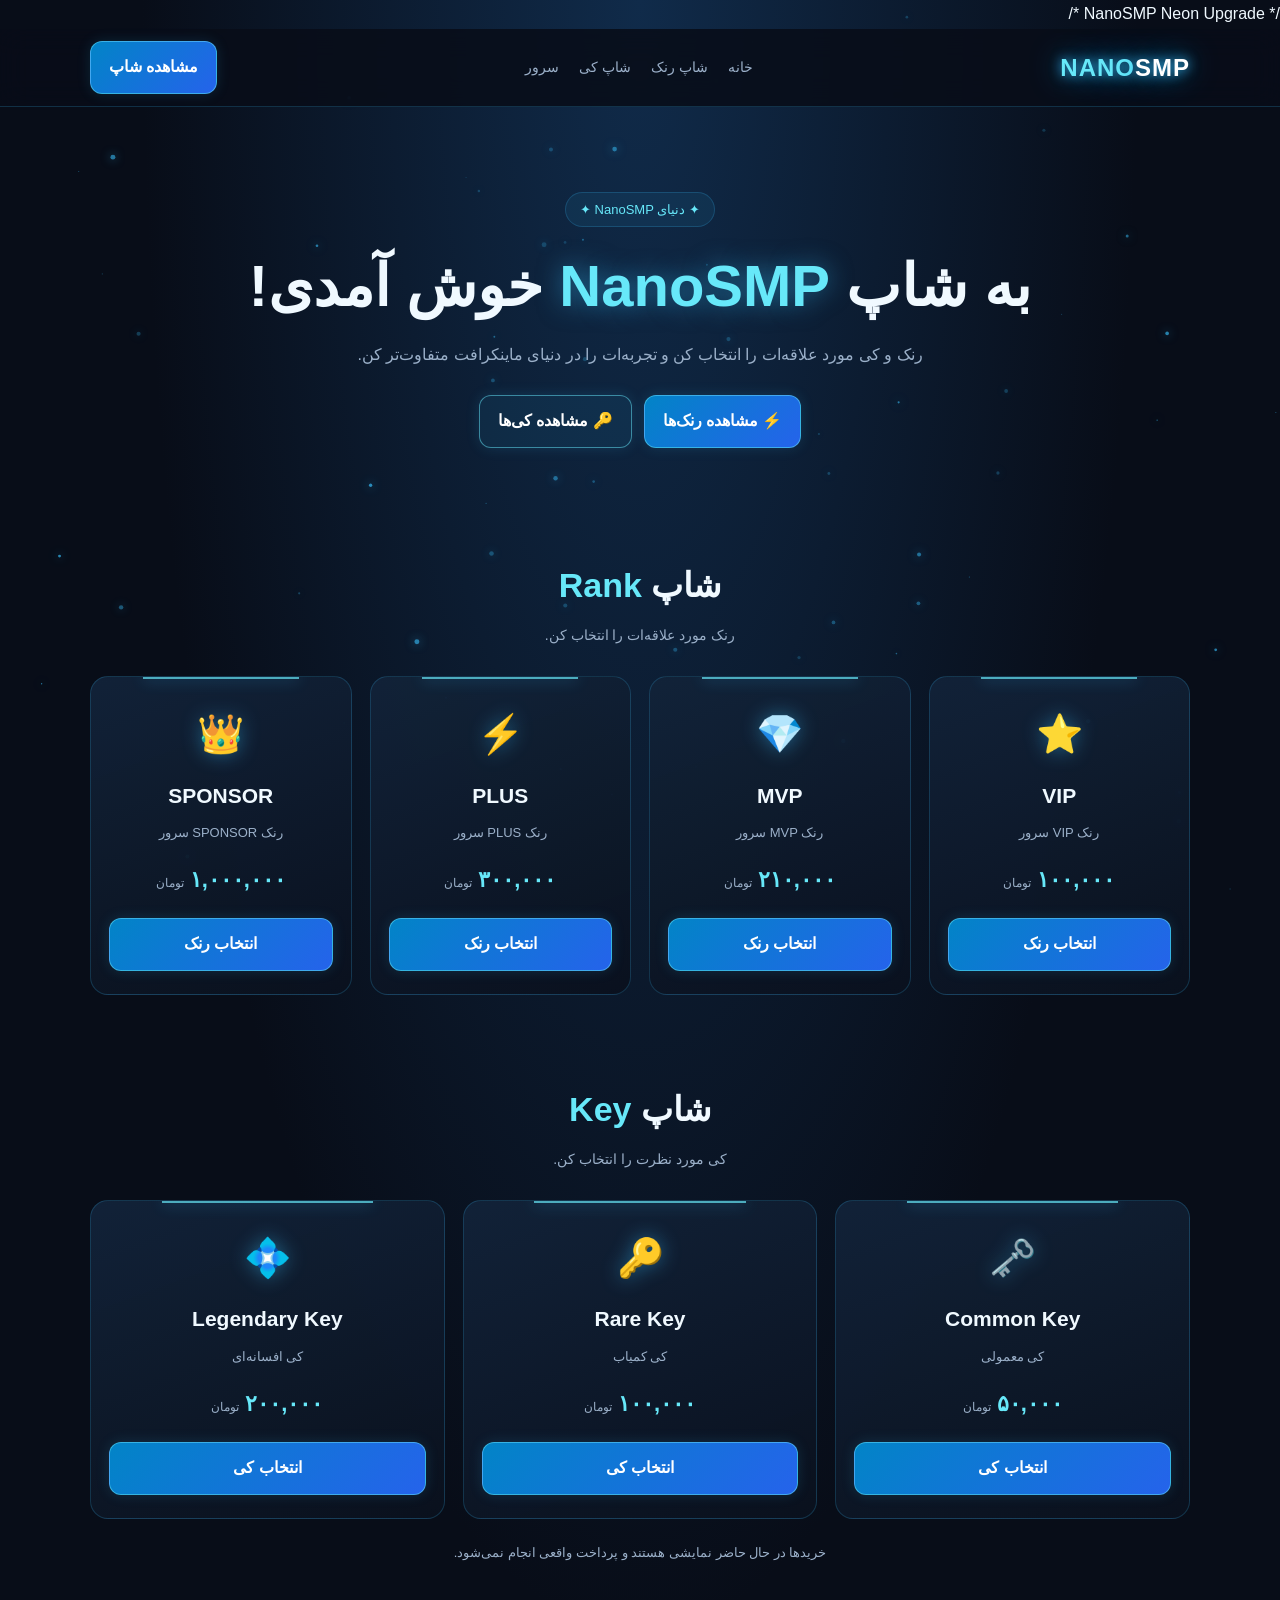
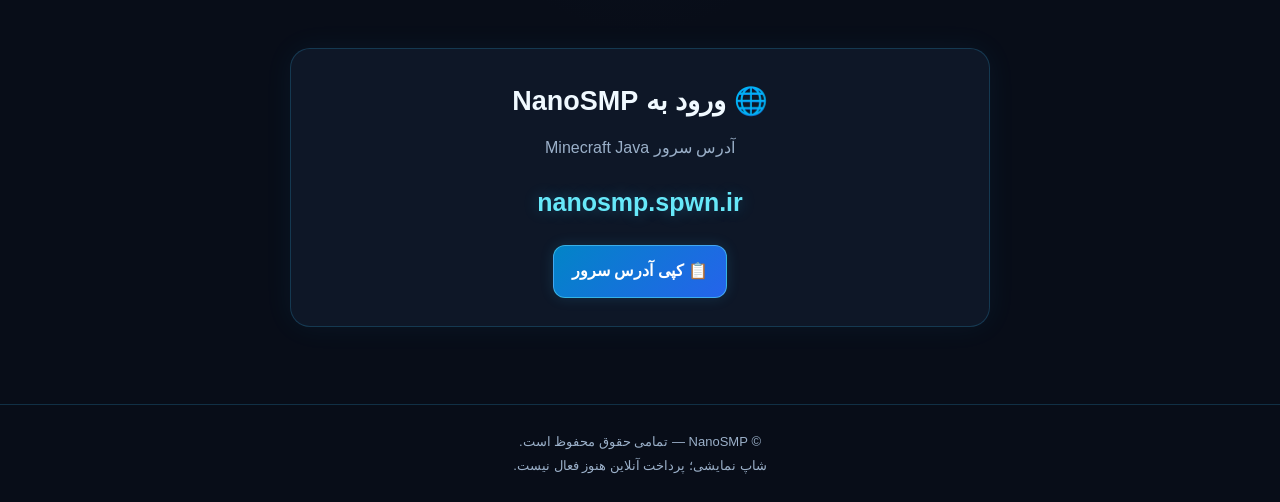
==== index.html @ e34a3d78 "Update index.html" ====
<!DOCTYPE html>
<html lang="fa" dir="rtl">
<head>
  <meta charset="UTF-8">
  <meta name="viewport" content="width=device-width, initial-scale=1.0">
  <meta name="theme-color" content="#080d18">
  <meta name="description" content="شاپ رسمی NanoSMP؛ مشاهده رنک‌ها و کی‌های سرور ماینکرافت">
  <title>NanoSMP | شاپ Rank & Key</title>

  <!-- اگر تگ تأیید گوگل داری، آن را همین‌جا نگه دار -->
  
/* NanoSMP Neon Upgrade */
  
  <style>
    :root {
      --bg: #080d18;
      --panel: #101a2b;
      --blue: #38bdf8;
      --cyan: #67e8f9;
      --white: #f0f9ff;
      --muted: #9bb0c9;
      --border: rgba(56, 189, 248, .2);
    }

    * {
      box-sizing: border-box;
      margin: 0;
      padding: 0;
    }

    html {
      scroll-behavior: smooth;
      scroll-padding-top: 90px;
    }

    body {
      background:
        radial-gradient(ellipse at 50% 0%, #102b4a 0%, transparent 55%),
        var(--bg);
      color: var(--white);
      font-family: Tahoma, Arial, sans-serif;
      line-height: 1.8;
      min-height: 100vh;
      overflow-x: hidden;
    }

    a {
      color: inherit;
      text-decoration: none;
    }

    button {
      font: inherit;
    }

    #nano-particles {
      position: fixed;
      inset: 0;
      width: 100%;
      height: 100%;
      z-index: 0;
      pointer-events: none;
    }

    header, main, footer, #toast {
      position: relative;
      z-index: 1;
    }

    .wrap {
      width: min(1100px, 92%);
      margin: auto;
    }

    header {
      position: sticky;
      top: 0;
      z-index: 10;
      background: rgba(8, 13, 24, .88);
      border-bottom: 1px solid var(--border);
      backdrop-filter: blur(14px);
    }

    .nav {
      min-height: 76px;
      display: flex;
      align-items: center;
      justify-content: space-between;
      gap: 18px;
      flex-wrap: wrap;
      padding: 12px 0;
    }

    .logo {
      font-size: 24px;
      font-weight: 900;
      letter-spacing: 1px;
      color: var(--cyan);
      text-shadow: 0 0 12px #38bdf8, 0 0 30px #0284c7;
    }

    .logo span {
      color: white;
    }

    .nav-links {
      display: flex;
      align-items: center;
      gap: 20px;
      color: var(--muted);
      font-size: 14px;
      flex-wrap: wrap;
    }

    .nav-links a {
      transition: color .2s;
    }

    .nav-links a:hover {
      color: var(--cyan);
    }

    .btn {
      display: inline-flex;
      justify-content: center;
      align-items: center;
      gap: 8px;
      border: 1px solid rgba(103, 232, 249, .5);
      border-radius: 12px;
      padding: 11px 18px;
      background: linear-gradient(135deg, #0284c7, #2563eb);
      color: white;
      font-weight: bold;
      cursor: pointer;
      transition: transform .2s, box-shadow .2s, border-color .2s;
      box-shadow: 0 0 14px rgba(56, 189, 248, .15);
    }

    .btn:hover {
      transform: translateY(-3px);
      box-shadow: 0 0 24px rgba(56, 189, 248, .4);
      border-color: var(--cyan);
    }

    .btn.secondary {
      background: rgba(56, 189, 248, .08);
    }

    .hero {
      text-align: center;
      padding: 85px 0 65px;
    }

    .tag {
      display: inline-block;
      color: var(--cyan);
      border: 1px solid var(--border);
      background: rgba(56, 189, 248, .08);
      padding: 5px 14px;
      border-radius: 30px;
      font-size: 13px;
      margin-bottom: 18px;
    }

    .hero h1 {
      font-size: clamp(32px, 6vw, 58px);
      line-height: 1.4;
      font-weight: 900;
      margin-bottom: 15px;
    }

    .hero h1 span {
      color: var(--cyan);
      text-shadow: 0 0 25px rgba(56, 189, 248, .5);
    }

    .hero p {
      color: var(--muted);
      max-width: 600px;
      margin: 0 auto 25px;
    }

    .hero-actions {
      display: flex;
      justify-content: center;
      gap: 12px;
      flex-wrap: wrap;
    }

    .section {
      padding: 42px 0;
    }

    .section-heading {
      text-align: center;
      margin-bottom: 28px;
    }

    .section-heading h2 {
      font-size: clamp(25px, 4vw, 34px);
      margin-bottom: 7px;
    }

    .section-heading h2 span {
      color: var(--cyan);
    }

    .section-heading p {
      color: var(--muted);
      font-size: 14px;
    }

    .grid {
      display: grid;
      grid-template-columns: repeat(4, minmax(0, 1fr));
      gap: 18px;
    }

    .grid.keys {
      grid-template-columns: repeat(3, minmax(0, 1fr));
    }

    .card {
      position: relative;
      overflow: hidden;
      background: linear-gradient(160deg, rgba(18, 35, 57, .96), rgba(10, 17, 30, .97));
      border: 1px solid var(--border);
      border-radius: 18px;
      padding: 23px 18px;
      text-align: center;
      transition: transform .25s, border-color .25s, box-shadow .25s;
    }

    .card::before {
      content: "";
      position: absolute;
      top: 0;
      left: 20%;
      right: 20%;
      height: 2px;
      background: var(--cyan);
      box-shadow: 0 0 15px var(--blue);
      opacity: .7;
    }

    .card:hover {
      transform: translateY(-7px);
      border-color: var(--blue);
      box-shadow: 0 0 25px rgba(56, 189, 248, .17);
    }

    .card-icon {
      font-size: 38px;
      margin-bottom: 8px;
      filter: drop-shadow(0 0 10px rgba(56, 189, 248, .45));
    }

    .card h3 {
      font-size: 21px;
      margin-bottom: 7px;
    }

    .card p {
      color: var(--muted);
      font-size: 13px;
      min-height: 26px;
      margin-bottom: 12px;
    }

    .price {
      color: var(--cyan);
      font-size: 22px;
      font-weight: 900;
      margin: 13px 0 18px;
    }

    .price small {
      font-size: 12px;
      color: var(--muted);
      font-weight: normal;
    }

    .card .btn {
      width: 100%;
    }

    .note {
      text-align: center;
      color: var(--muted);
      font-size: 13px;
      margin-top: 22px;
    }

    .server-box {
      max-width: 700px;
      margin: 0 auto;
      padding: 28px;
      border: 1px solid var(--border);
      border-radius: 20px;
      background: rgba(16, 26, 43, .86);
      text-align: center;
      box-shadow: 0 0 30px rgba(56, 189, 248, .06);
    }

    .server-box h2 {
      font-size: 27px;
      margin-bottom: 8px;
    }

    .server-box p {
      color: var(--muted);
      margin-bottom: 18px;
    }

    .ip {
      direction: ltr;
      display: inline-block;
      color: var(--cyan);
      font-size: clamp(17px, 4vw, 25px);
      font-weight: bold;
      margin-bottom: 20px;
      text-shadow: 0 0 15px rgba(56, 189, 248, .3);
      overflow-wrap: anywhere;
    }

    footer {
      border-top: 1px solid var(--border);
      text-align: center;
      color: var(--muted);
      padding: 25px 12px;
      font-size: 13px;
      margin-top: 35px;
    }

    #toast {
      position: fixed;
      z-index: 30;
      bottom: 22px;
      left: 50%;
      transform: translate(-50%, 20px);
      background: #13243a;
      border: 1px solid var(--blue);
      color: white;
      border-radius: 12px;
      padding: 12px 20px;
      box-shadow: 0 0 25px rgba(56, 189, 248, .22);
      opacity: 0;
      visibility: hidden;
      transition: .25s;
      width: max-content;
      max-width: 90%;
      text-align: center;
      font-size: 14px;
    }

    #toast.show {
      opacity: 1;
      visibility: visible;
      transform: translate(-50%, 0);
    }

    @media (max-width: 850px) {
      .grid {
        grid-template-columns: repeat(2, minmax(0, 1fr));
      }

      .grid.keys {
        grid-template-columns: repeat(2, minmax(0, 1fr));
      }
    }

    @media (max-width: 520px) {
      .nav {
        justify-content: center;
      }

      .nav-links {
        justify-content: center;
        gap: 14px;
      }

      .hero {
        padding: 58px 0 40px;
      }

      .grid, .grid.keys {
        grid-template-columns: 1fr;
      }

      .card {
        padding: 22px;
      }

      .server-box {
        padding: 22px 14px;
      }
    }

    @media (prefers-reduced-motion: reduce) {
      *, *::before, *::after {
        scroll-behavior: auto !important;
        animation: none !important;
        transition: none !important;
      }
    }
  </style>
</head>

<body>
  <canvas id="nano-particles" aria-hidden="true"></canvas>

  <header>
    <div class="wrap nav">
      <a class="logo" href="#home">NANO<span>SMP</span></a>

      <nav class="nav-links" aria-label="منوی اصلی">
        <a href="#home">خانه</a>
        <a href="#ranks">شاپ رنک</a>
        <a href="#keys">شاپ کی</a>
        <a href="#server">سرور</a>
      </nav>

      <a class="btn" href="#ranks">مشاهده شاپ</a>
    </div>
  </header>

  <main>
    <section class="hero wrap" id="home">
      <span class="tag">✦ دنیای NanoSMP ✦</span>
      <h1>به شاپ <span>NanoSMP</span> خوش آمدی!</h1>
      <p>
        رنک و کی مورد علاقه‌ات را انتخاب کن و تجربه‌ات را در دنیای ماینکرافت متفاوت‌تر کن.
      </p>
      <div class="hero-actions">
        <a class="btn" href="#ranks">⚡ مشاهده رنک‌ها</a>
        <a class="btn secondary" href="#keys">🔑 مشاهده کی‌ها</a>
      </div>
    </section>

    <section class="section wrap" id="ranks">
      <div class="section-heading">
        <h2>شاپ <span>Rank</span></h2>
        <p>رنک مورد علاقه‌ات را انتخاب کن.</p>
      </div>

      <div class="grid">
        <article class="card">
          <div class="card-icon">⭐</div>
          <h3>VIP</h3>
          <p>رنک VIP سرور</p>
          <div class="price">۱۰۰,۰۰۰ <small>تومان</small></div>
          <button class="btn buy-demo" data-item="VIP">انتخاب رنک</button>
        </article>

        <article class="card">
          <div class="card-icon">💎</div>
          <h3>MVP</h3>
          <p>رنک MVP سرور</p>
          <div class="price">۲۱۰,۰۰۰ <small>تومان</small></div>
          <button class="btn buy-demo" data-item="MVP">انتخاب رنک</button>
        </article>

        <article class="card">
          <div class="card-icon">⚡</div>
          <h3>PLUS</h3>
          <p>رنک PLUS سرور</p>
          <div class="price">۳۰۰,۰۰۰ <small>تومان</small></div>
          <button class="btn buy-demo" data-item="PLUS">انتخاب رنک</button>
        </article>

        <article class="card">
          <div class="card-icon">👑</div>
          <h3>SPONSOR</h3>
          <p>رنک SPONSOR سرور</p>
          <div class="price">۱,۰۰۰,۰۰۰ <small>تومان</small></div>
          <button class="btn buy-demo" data-item="SPONSOR">انتخاب رنک</button>
        </article>
      </div>
    </section>

    <section class="section wrap" id="keys">
      <div class="section-heading">
        <h2>شاپ <span>Key</span></h2>
        <p>کی مورد نظرت را انتخاب کن.</p>
      </div>

      <div class="grid keys">
        <article class="card">
          <div class="card-icon">🗝️</div>
          <h3>Common Key</h3>
          <p>کی معمولی</p>
          <div class="price">۵۰,۰۰۰ <small>تومان</small></div>
          <button class="btn buy-demo" data-item="Common Key">انتخاب کی</button>
        </article>

        <article class="card">
          <div class="card-icon">🔑</div>
          <h3>Rare Key</h3>
          <p>کی کمیاب</p>
          <div class="price">۱۰۰,۰۰۰ <small>تومان</small></div>
          <button class="btn buy-demo" data-item="Rare Key">انتخاب کی</button>
        </article>

        <article class="card">
          <div class="card-icon">💠</div>
          <h3>Legendary Key</h3>
          <p>کی افسانه‌ای</p>
          <div class="price">۲۰۰,۰۰۰ <small>تومان</small></div>
          <button class="btn buy-demo" data-item="Legendary Key">انتخاب کی</button>
        </article>
      </div>

      <p class="note">خریدها در حال حاضر نمایشی هستند و پرداخت واقعی انجام نمی‌شود.</p>
    </section>

    <section class="section wrap" id="server">
      <div class="server-box">
        <h2>🌐 ورود به NanoSMP</h2>
        <p>آدرس سرور Minecraft Java</p>
        <div class="ip">nanosmp.spwn.ir</div>
        <br>
        <button class="btn" id="copy-ip">📋 کپی آدرس سرور</button>
      </div>
    </section>
  </main>

  <footer>
    <p>© NanoSMP — تمامی حقوق محفوظ است.</p>
    <p>شاپ نمایشی؛ پرداخت آنلاین هنوز فعال نیست.</p>
  </footer>

  <div id="toast" role="status" aria-live="polite"></div>

  <script>
    // پیام‌های نمایشی سایت
    const toast = document.getElementById("toast");
    let toastTimer;

    function showToast(message) {
      toast.textContent = message;
      toast.classList.add("show");
      clearTimeout(toastTimer);
      toastTimer = setTimeout(() => {
        toast.classList.remove("show");
      }, 2800);
    }

    document.querySelectorAll(".buy-demo").forEach(button => {
      button.addEventListener("click", () => {
        const item = button.dataset.item;
        showToast("«" + item + "» انتخاب شد؛ خرید فعلاً نمایشی است.");
      });
    });

    // کپی آدرس سرور
    document.getElementById("copy-ip").addEventListener("click", async () => {
      const ip = "nanosmp.spwn.ir";

      try {
        if (navigator.clipboard && window.isSecureContext) {
          await navigator.clipboard.writeText(ip);
        } else {
          const field = document.createElement("textarea");
          field.value = ip;
          field.style.position = "fixed";
          field.style.opacity = "0";
          document.body.appendChild(field);
          field.select();

          const copied = document.execCommand("copy");
          field.remove();

          if (!copied) throw new Error("Copy failed");
        }

        showToast("آدرس سرور کپی شد: " + ip);
      } catch {
        showToast("آدرس سرور: " + ip);
      }
    });

    // ذرات آبی شناور پس‌زمینه
    (() => {
      const canvas = document.getElementById("nano-particles");
      const ctx = canvas.getContext("2d");

      if (!ctx || window.matchMedia("(prefers-reduced-motion: reduce)").matches) {
        return;
      }

      let width = 0;
      let height = 0;
      let particles = [];
      let frame;

      function resize() {
        const ratio = Math.min(window.devicePixelRatio || 1, 2);
        width = window.innerWidth;
        height = window.innerHeight;

        canvas.width = width * ratio;
        canvas.height = height * ratio;
        ctx.setTransform(ratio, 0, 0, ratio, 0, 0);

        const count = Math.min(65, Math.floor(width / 18));

        particles = Array.from({ length: count }, () => ({
          x: Math.random() * width,
          y: Math.random() * height,
          r: Math.random() * 2 + 0.5,
          speed: Math.random() * 0.45 + 0.12,
          drift: (Math.random() - 0.5) * 0.35,
          alpha: Math.random() * 0.5 + 0.2
        }));
      }

      function draw() {
        ctx.clearRect(0, 0, width, height);

        for (const p of particles) {
          p.y -= p.speed;
          p.x += p.drift;

          if (p.y < -5) {
            p.y = height + 5;
            p.x = Math.random() * width;
          }

          if (p.x < -5) p.x = width + 5;
          if (p.x > width + 5) p.x = -5;

          ctx.beginPath();
          ctx.arc(p.x, p.y, p.r, 0, Math.PI * 2);
          ctx.fillStyle = "rgba(56,189,248," + p.alpha + ")";
          ctx.shadowBlur = 10;
          ctx.shadowColor = "#38bdf8";
          ctx.fill();
        }

        ctx.shadowBlur = 0;
        frame = requestAnimationFrame(draw);
      }

      resize();
      draw();

      window.addEventListener("resize", resize);

      document.addEventListener("visibilitychange", () => {
        if (document.hidden) {
          cancelAnimationFrame(frame);
        } else {
          cancelAnimationFrame(frame);
          draw();
        }
      });
    })();
  </script>
</body>
</html>
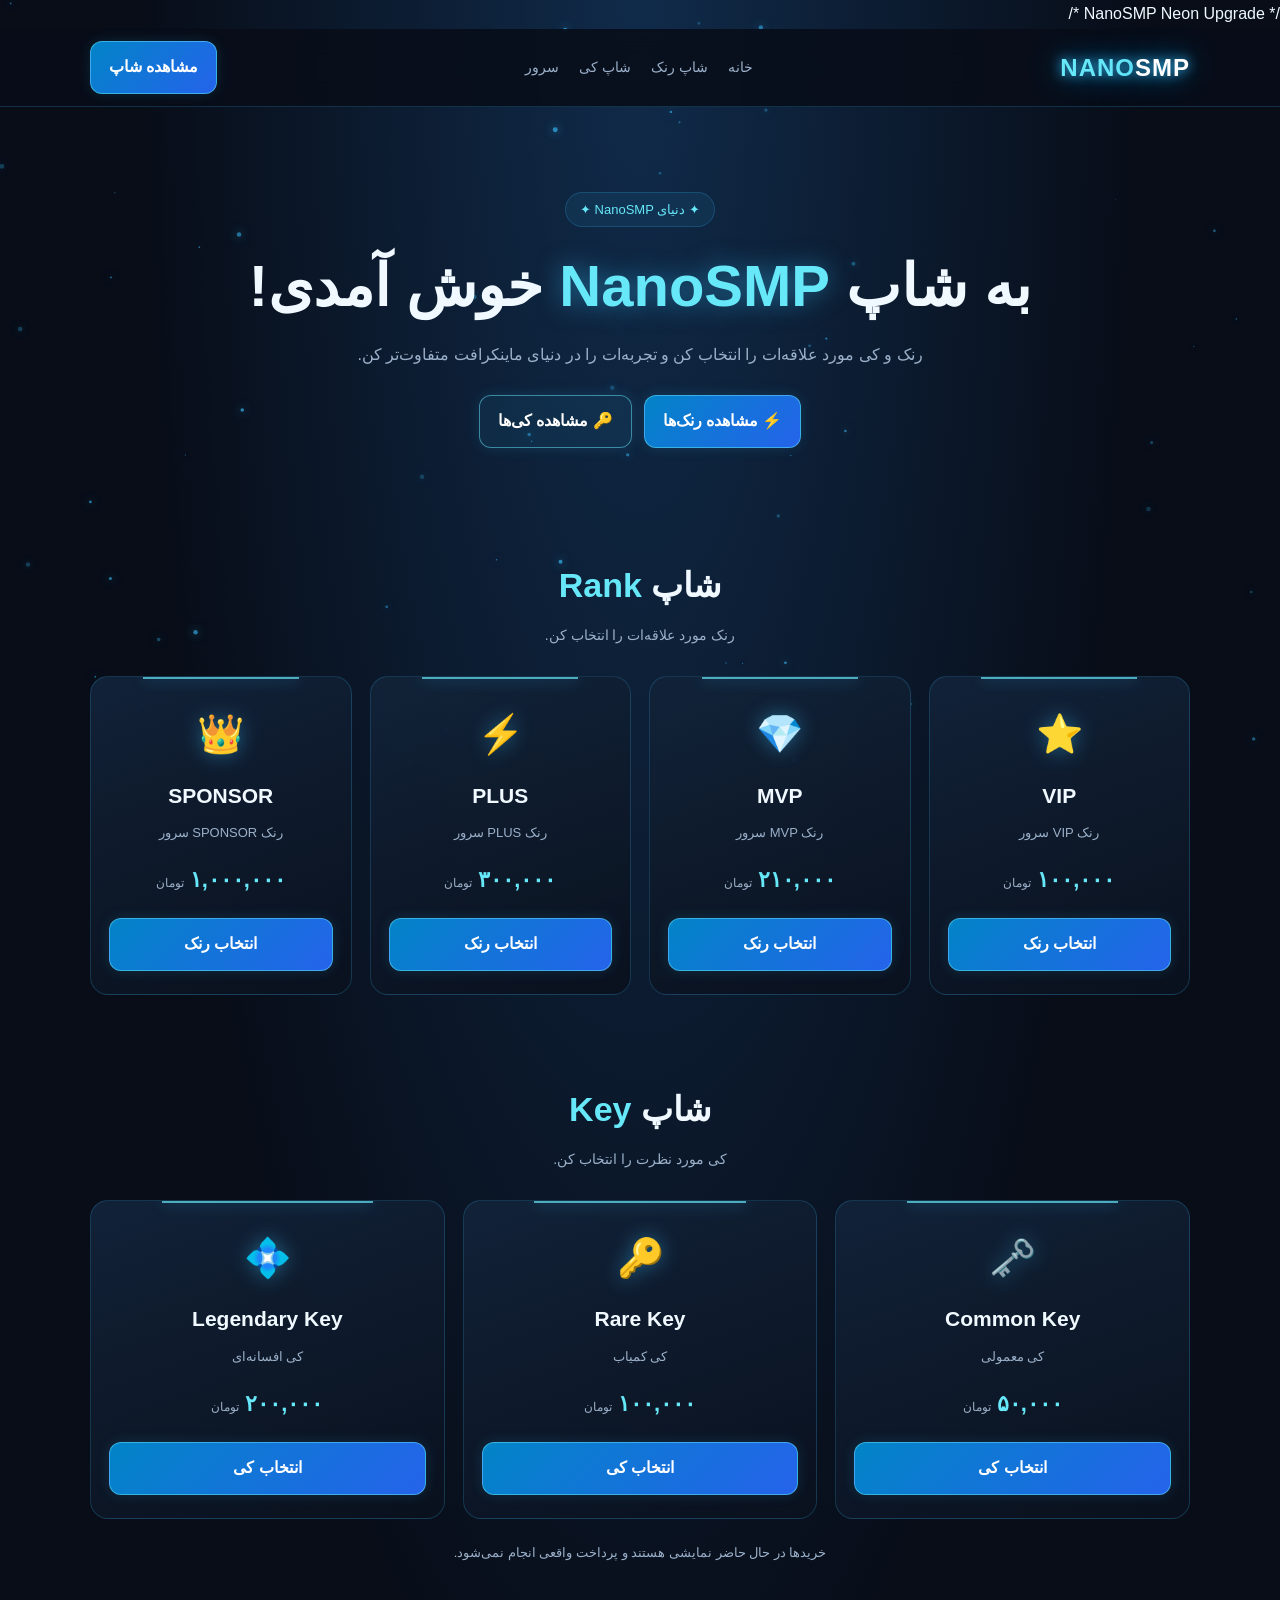
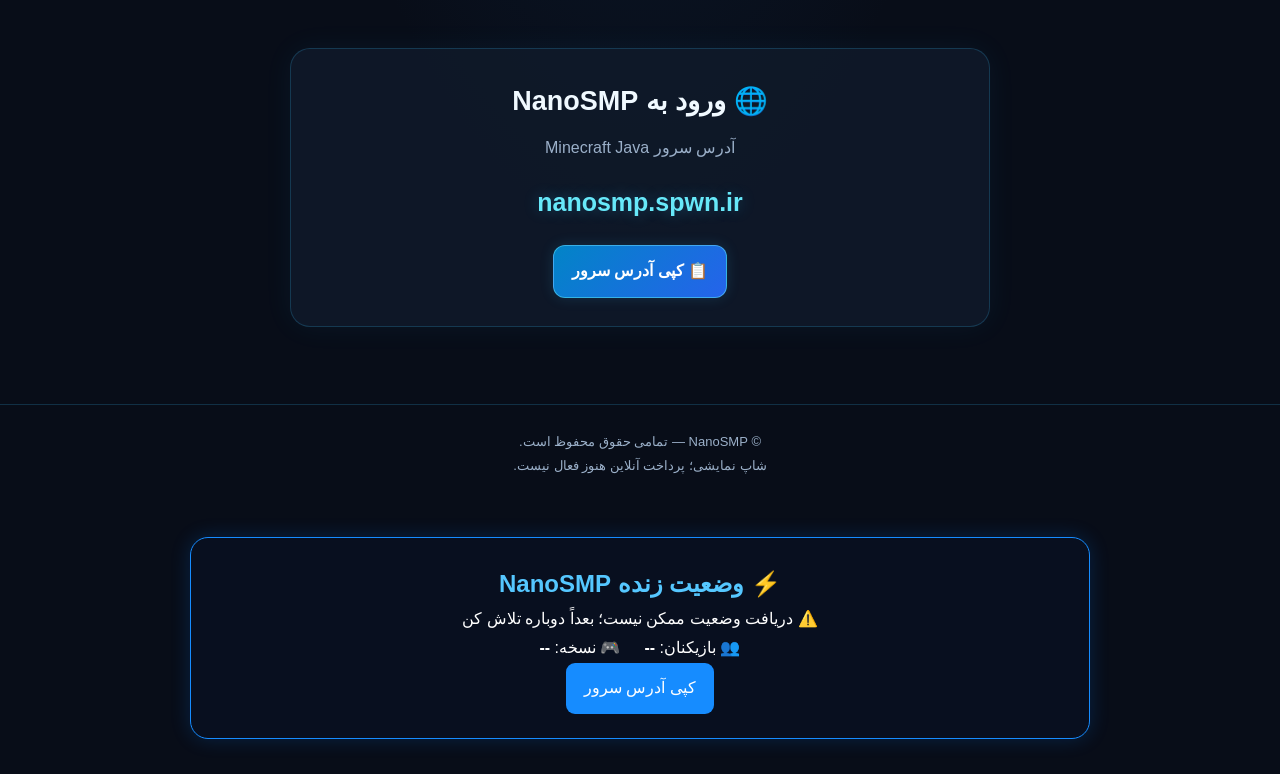
==== commit 38fb4985: "Update index.html" ====
--- a/index.html
+++ b/index.html
@@ -657,5 +657,68 @@
       });
     })();
   </script>
+  
+<!-- NanoSMP Live Server Status -->
+<section id="nanosmp-status" style="max-width:900px;margin:35px auto;padding:24px;background:#080f1f;border:1px solid #168cff;border-radius:18px;color:white;text-align:center;font-family:Arial,sans-serif;box-shadow:0 0 20px #087bff33">
+  <h2 style="color:#55c7ff;margin-top:0">⚡ وضعیت زنده NanoSMP</h2>
+  <p id="nanosmp-state" role="status" aria-live="polite">در حال بررسی سرور...</p>
+  <div style="display:flex;justify-content:center;gap:24px;flex-wrap:wrap">
+    <p>👥 بازیکنان: <strong id="nanosmp-players">--</strong></p>
+    <p>🎮 نسخه: <strong id="nanosmp-version">--</strong></p>
+  </div>
+  <button type="button" id="nanosmp-copy" style="padding:11px 18px;border:0;border-radius:9px;background:#168cff;color:white;cursor:pointer">
+    کپی آدرس سرور
+  </button>
+  <p id="nanosmp-copy-msg" aria-live="polite" style="font-size:13px"></p>
+</section>
+
+<script>
+(() => {
+  const state = document.getElementById("nanosmp-state");
+  const players = document.getElementById("nanosmp-players");
+  const version = document.getElementById("nanosmp-version");
+  const copyButton = document.getElementById("nanosmp-copy");
+  const copyMessage = document.getElementById("nanosmp-copy-msg");
+  const api = "https://api.mcsrvstat.us/3/nanosmp.spwn.ir";
+
+  async function updateStatus() {
+    try {
+      const response = await fetch(api, { cache: "no-store" });
+      if (!response.ok) throw new Error("Status unavailable");
+
+      const data = await response.json();
+
+      if (data.online === true) {
+        state.textContent = "🟢 سرور آنلاین است";
+        players.textContent =
+          (data.players?.online ?? 0) + " / " + (data.players?.max ?? "?");
+        version.textContent = data.version ?? "نامشخص";
+      } else {
+        state.textContent = "🔴 سرور آفلاین گزارش شده است";
+        players.textContent = "--";
+        version.textContent = "--";
+      }
+    } catch {
+      state.textContent = "⚠️ دریافت وضعیت ممکن نیست؛ بعداً دوباره تلاش کن";
+      players.textContent = "--";
+      version.textContent = "--";
+    }
+  }
+
+  copyButton.addEventListener("click", async () => {
+    try {
+      await navigator.clipboard.writeText("nanosmp.spwn.ir:6540");
+      copyMessage.textContent = "آدرس سرور کپی شد!";
+    } catch {
+      copyMessage.textContent = "کپی خودکار ممکن نیست؛ آدرس nanosmp.spwn.ir:6540 را دستی کپی کن.";
+    }
+  });
+
+  updateStatus();
+  setInterval(updateStatus, 60000);
+})();
+</script>
+<!-- End NanoSMP Live Server Status -->
+  
 </body>
 </html>
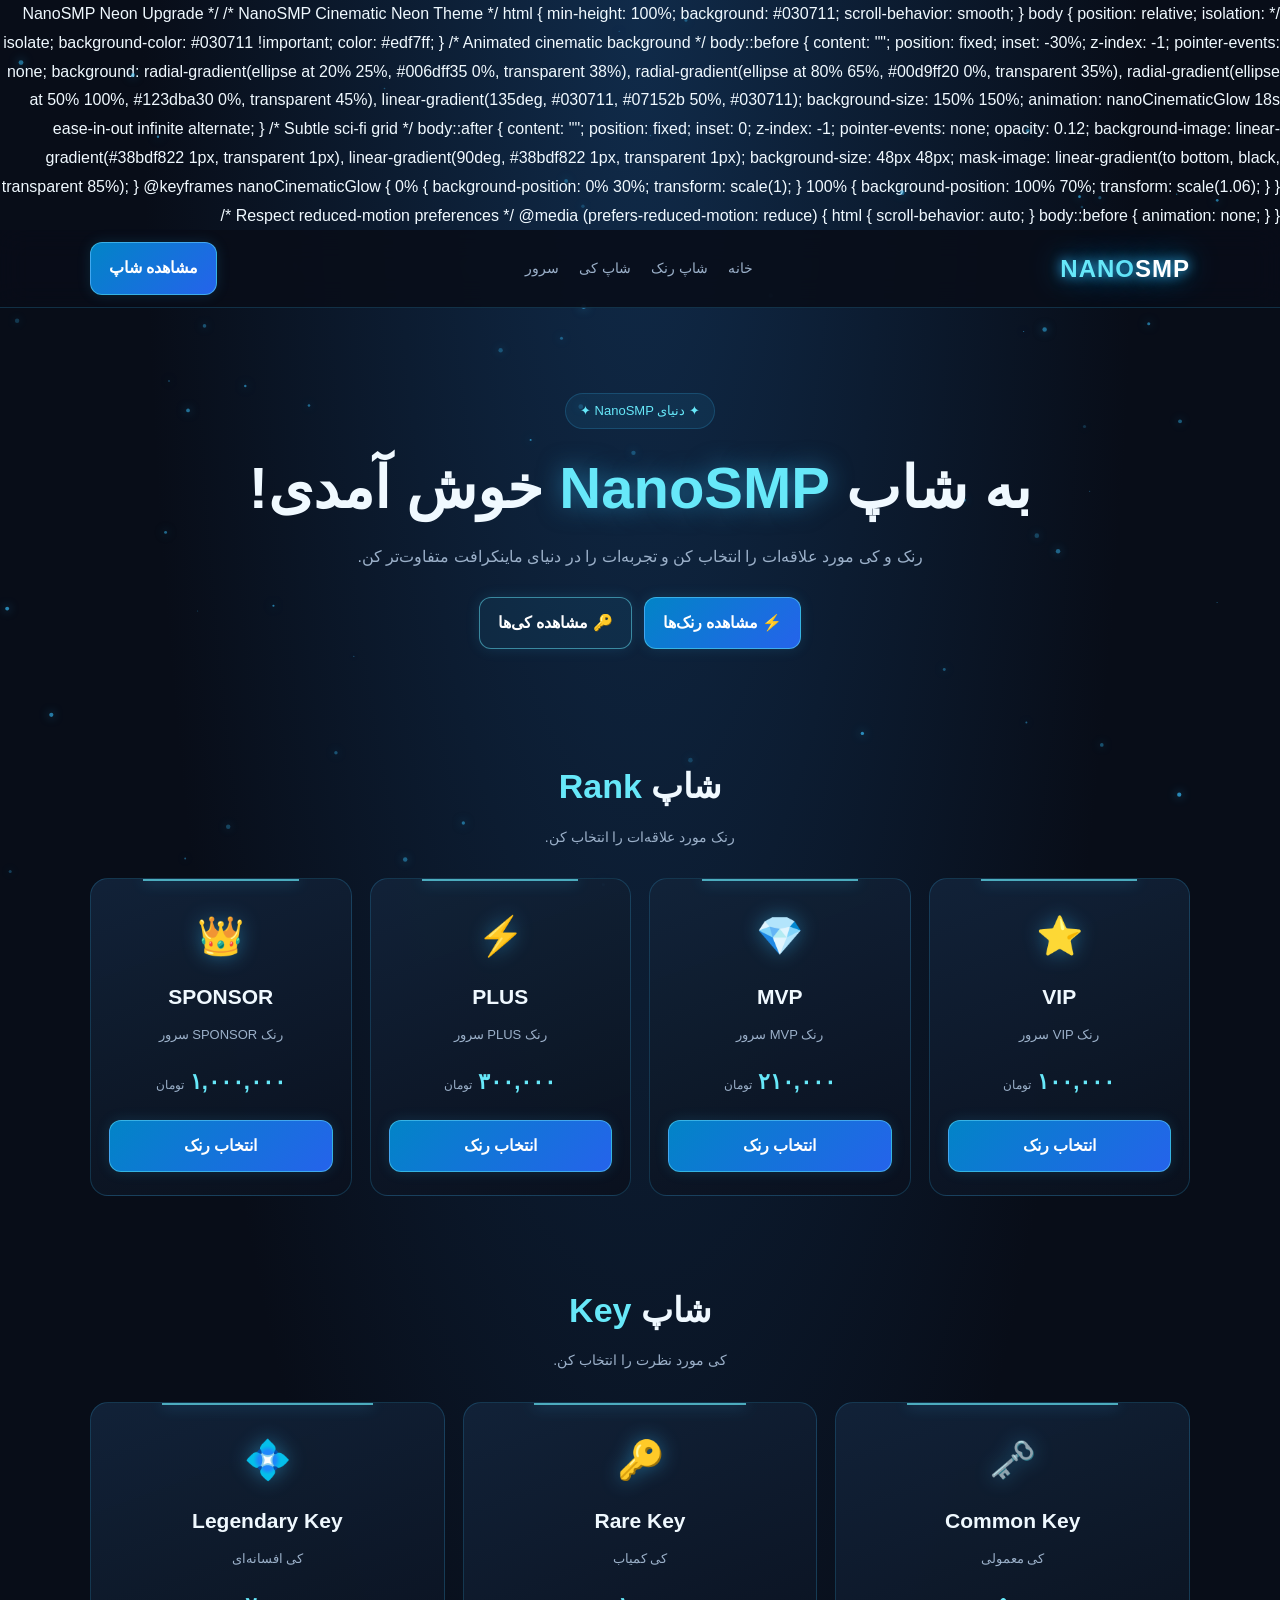
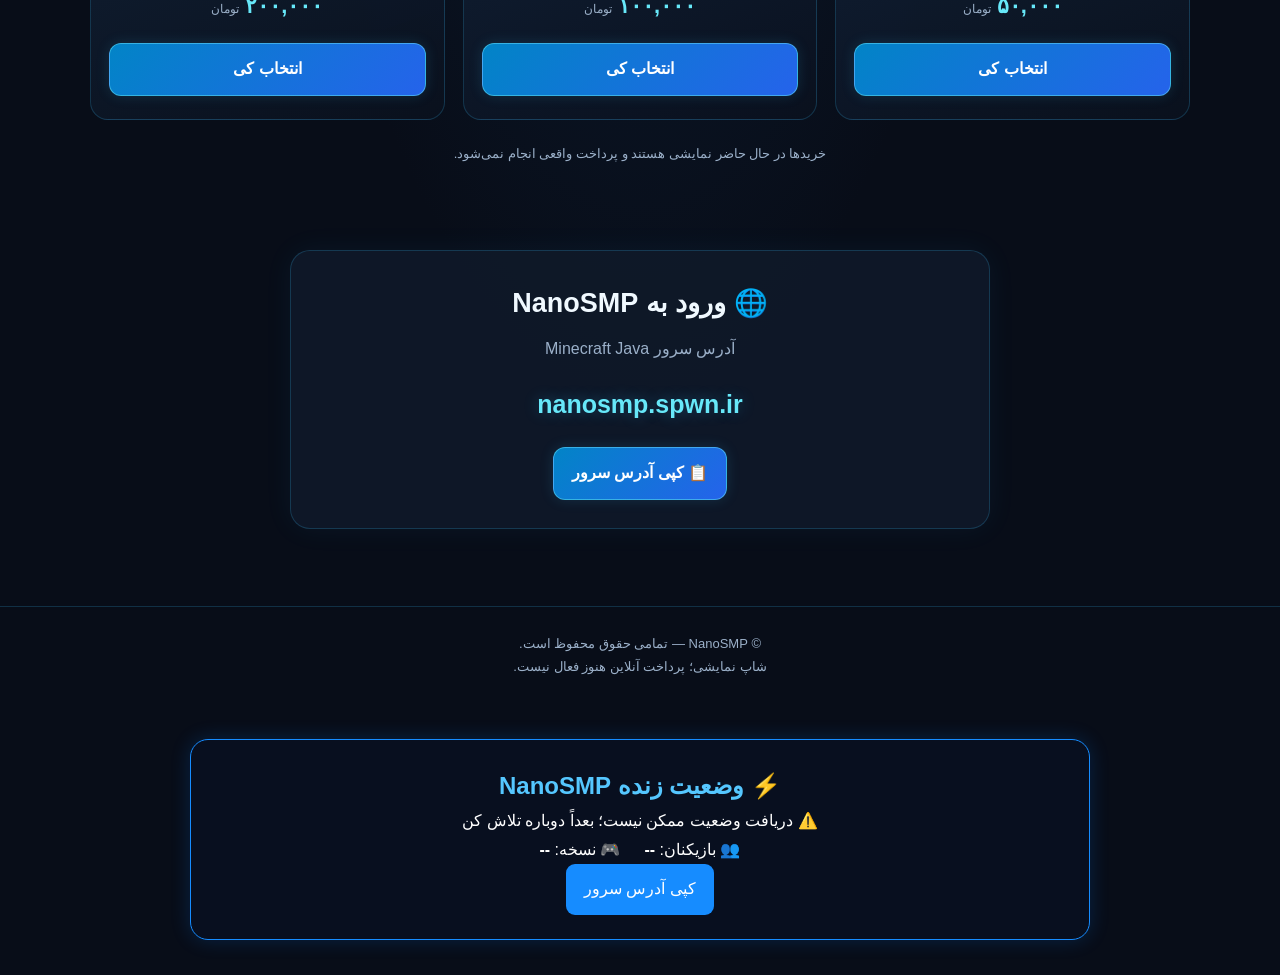
==== commit b2cfb107: "Update index.html" ====
--- a/index.html
+++ b/index.html
@@ -11,6 +11,73 @@
   <!-- اگر تگ تأیید گوگل داری، آن را همین‌جا نگه دار -->
   
 /* NanoSMP Neon Upgrade */
+  
+/* NanoSMP Cinematic Neon Theme */
+html {
+  min-height: 100%;
+  background: #030711;
+  scroll-behavior: smooth;
+}
+
+body {
+  position: relative;
+  isolation: isolate;
+  background-color: #030711 !important;
+  color: #edf7ff;
+}
+
+/* Animated cinematic background */
+body::before {
+  content: "";
+  position: fixed;
+  inset: -30%;
+  z-index: -1;
+  pointer-events: none;
+  background:
+    radial-gradient(ellipse at 20% 25%, #006dff35 0%, transparent 38%),
+    radial-gradient(ellipse at 80% 65%, #00d9ff20 0%, transparent 35%),
+    radial-gradient(ellipse at 50% 100%, #123dba30 0%, transparent 45%),
+    linear-gradient(135deg, #030711, #07152b 50%, #030711);
+  background-size: 150% 150%;
+  animation: nanoCinematicGlow 18s ease-in-out infinite alternate;
+}
+
+/* Subtle sci-fi grid */
+body::after {
+  content: "";
+  position: fixed;
+  inset: 0;
+  z-index: -1;
+  pointer-events: none;
+  opacity: 0.12;
+  background-image:
+    linear-gradient(#38bdf822 1px, transparent 1px),
+    linear-gradient(90deg, #38bdf822 1px, transparent 1px);
+  background-size: 48px 48px;
+  mask-image: linear-gradient(to bottom, black, transparent 85%);
+}
+
+@keyframes nanoCinematicGlow {
+  0% {
+    background-position: 0% 30%;
+    transform: scale(1);
+  }
+  100% {
+    background-position: 100% 70%;
+    transform: scale(1.06);
+  }
+}
+
+/* Respect reduced-motion preferences */
+@media (prefers-reduced-motion: reduce) {
+  html {
+    scroll-behavior: auto;
+  }
+
+  body::before {
+    animation: none;
+  }
+}
   
   <style>
     :root {
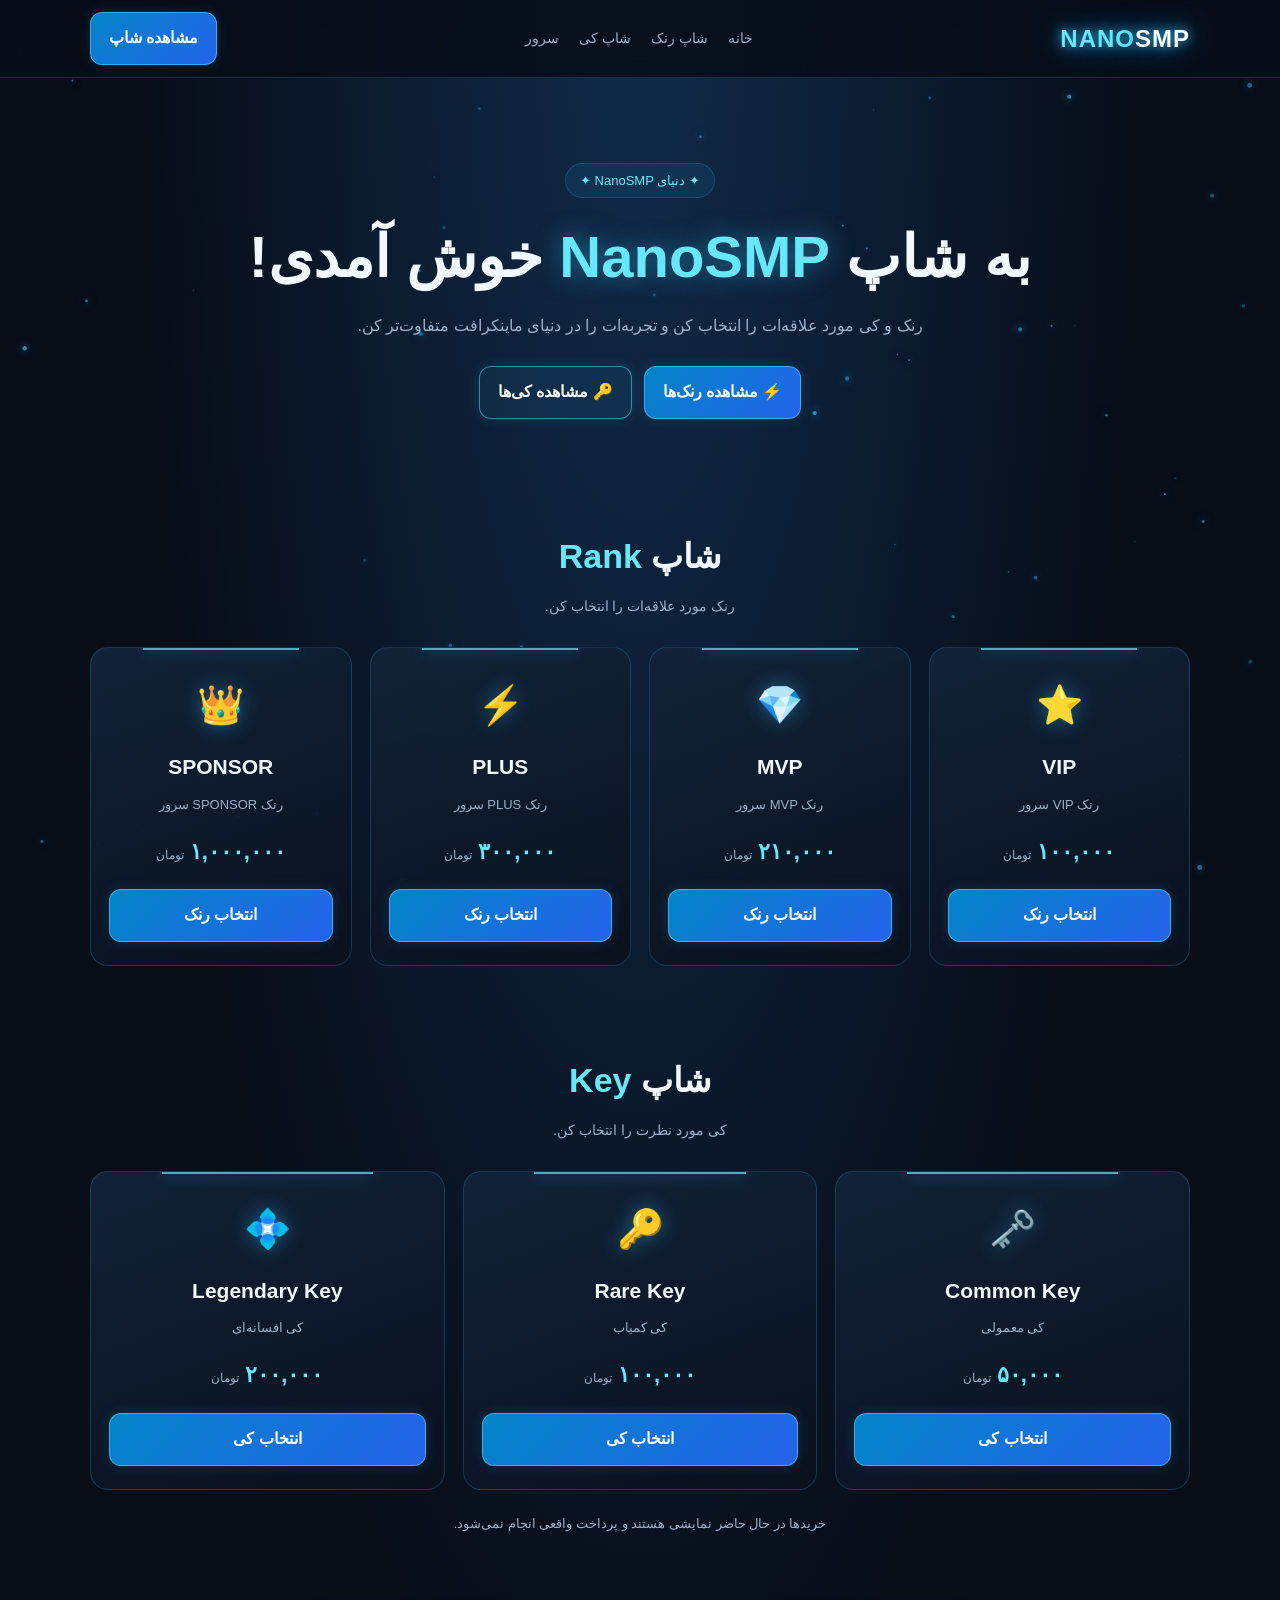
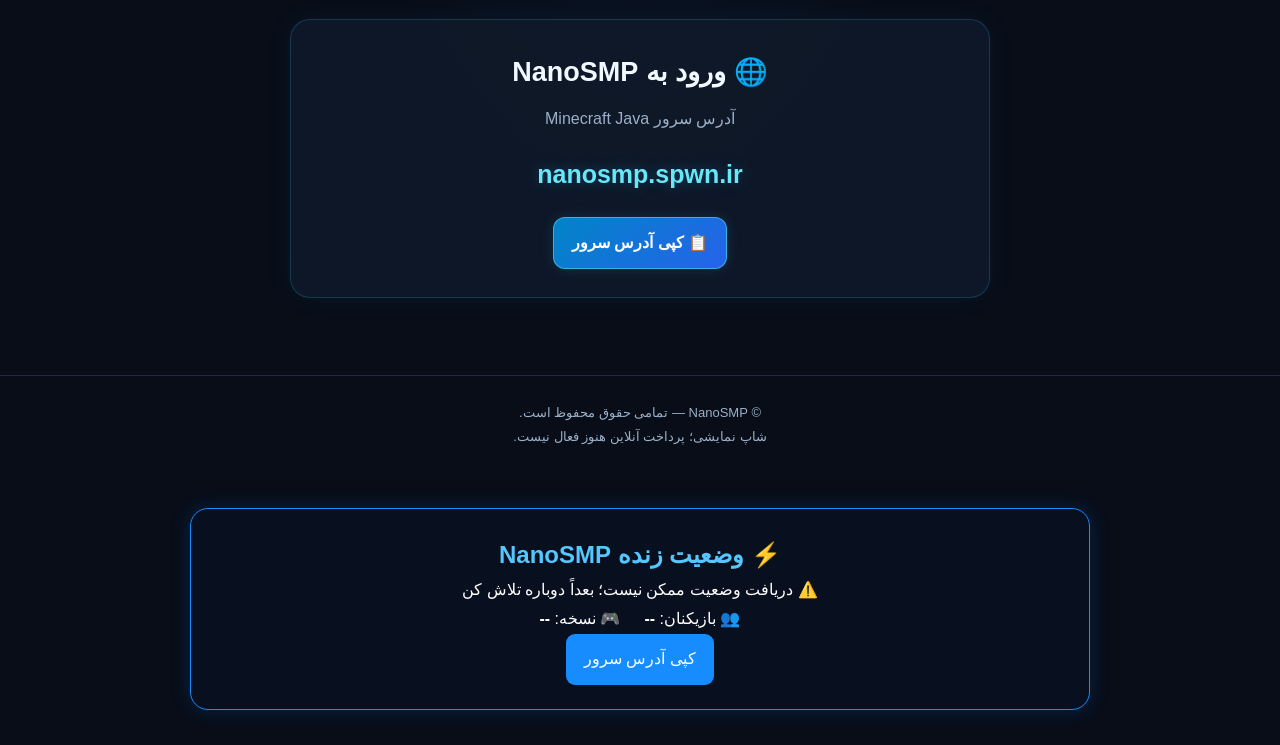
==== commit 32e844ac: "Update index.html" ====
--- a/index.html
+++ b/index.html
@@ -10,75 +10,7 @@
 
   <!-- اگر تگ تأیید گوگل داری، آن را همین‌جا نگه دار -->
   
-/* NanoSMP Neon Upgrade */
-  
-/* NanoSMP Cinematic Neon Theme */
-html {
-  min-height: 100%;
-  background: #030711;
-  scroll-behavior: smooth;
-}
-
-body {
-  position: relative;
-  isolation: isolate;
-  background-color: #030711 !important;
-  color: #edf7ff;
-}
-
-/* Animated cinematic background */
-body::before {
-  content: "";
-  position: fixed;
-  inset: -30%;
-  z-index: -1;
-  pointer-events: none;
-  background:
-    radial-gradient(ellipse at 20% 25%, #006dff35 0%, transparent 38%),
-    radial-gradient(ellipse at 80% 65%, #00d9ff20 0%, transparent 35%),
-    radial-gradient(ellipse at 50% 100%, #123dba30 0%, transparent 45%),
-    linear-gradient(135deg, #030711, #07152b 50%, #030711);
-  background-size: 150% 150%;
-  animation: nanoCinematicGlow 18s ease-in-out infinite alternate;
-}
-
-/* Subtle sci-fi grid */
-body::after {
-  content: "";
-  position: fixed;
-  inset: 0;
-  z-index: -1;
-  pointer-events: none;
-  opacity: 0.12;
-  background-image:
-    linear-gradient(#38bdf822 1px, transparent 1px),
-    linear-gradient(90deg, #38bdf822 1px, transparent 1px);
-  background-size: 48px 48px;
-  mask-image: linear-gradient(to bottom, black, transparent 85%);
-}
-
-@keyframes nanoCinematicGlow {
-  0% {
-    background-position: 0% 30%;
-    transform: scale(1);
-  }
-  100% {
-    background-position: 100% 70%;
-    transform: scale(1.06);
-  }
-}
-
-/* Respect reduced-motion preferences */
-@media (prefers-reduced-motion: reduce) {
-  html {
-    scroll-behavior: auto;
-  }
-
-  body::before {
-    animation: none;
-  }
-}
-  
+
   <style>
     :root {
       --bg: #080d18;
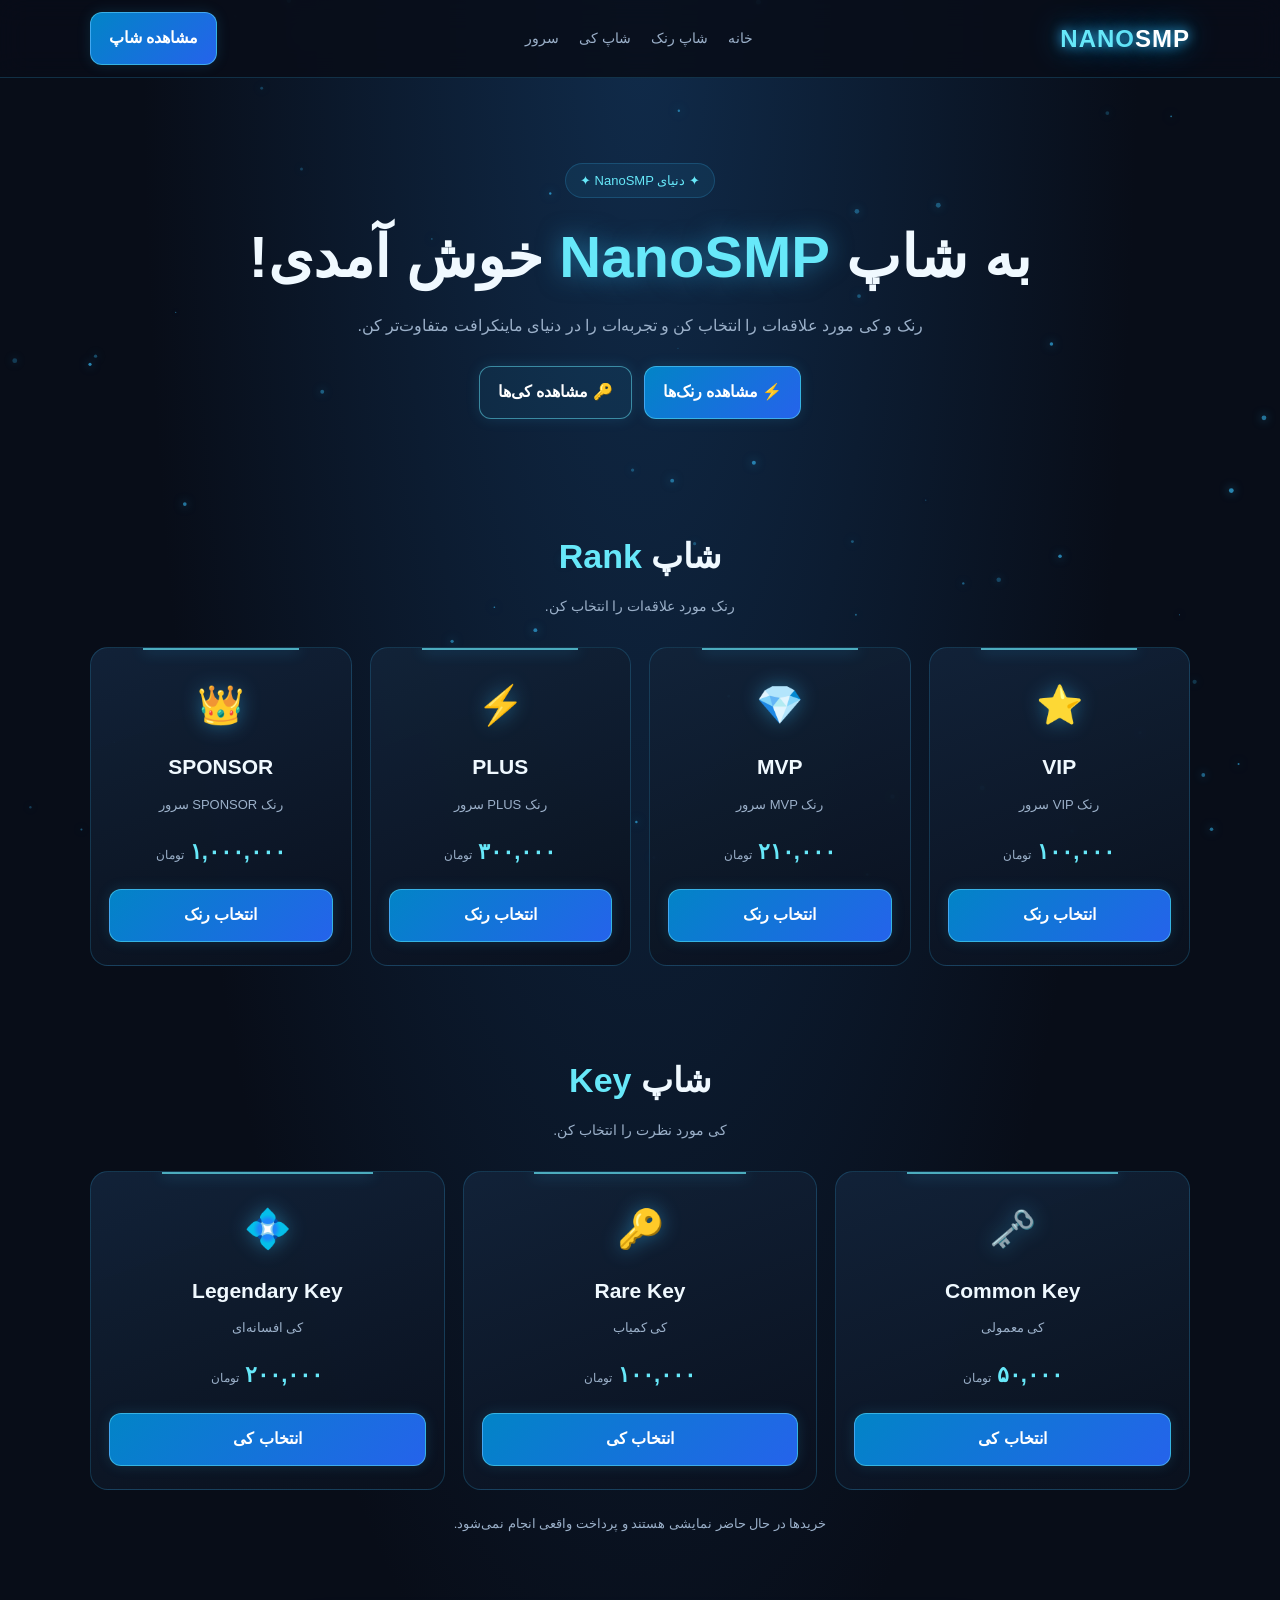
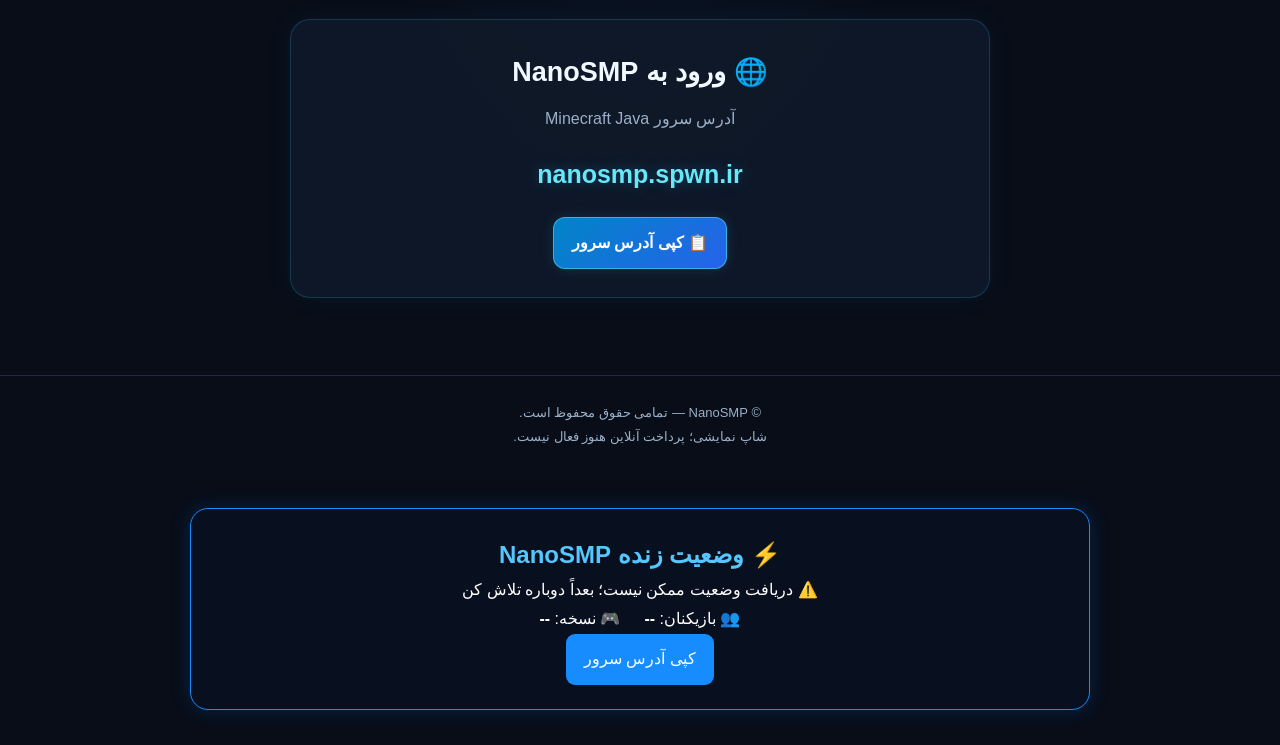
==== commit 168494c4: "Update index.html" ====
--- a/index.html
+++ b/index.html
@@ -12,6 +12,59 @@
   
 
   <style>
+/* NanoSMP Leaderboard */
+.leaderboard-box {
+  max-width: 900px;
+  margin: 0 auto;
+  padding: 22px;
+  overflow-x: auto;
+  background: linear-gradient(160deg, #122339, #0a111e);
+  border: 1px solid rgba(56, 189, 248, .3);
+  border-radius: 18px;
+  box-shadow: 0 0 25px rgba(56, 189, 248, .08);
+}
+
+.leaderboard-table {
+  width: 100%;
+  border-collapse: collapse;
+  text-align: center;
+  min-width: 450px;
+}
+
+.leaderboard-table th,
+.leaderboard-table td {
+  padding: 14px 12px;
+  border-bottom: 1px solid rgba(56, 189, 248, .15);
+}
+
+.leaderboard-table th {
+  color: #67e8f9;
+  background: rgba(56, 189, 248, .08);
+}
+
+.leaderboard-table td {
+  color: #f0f9ff;
+}
+
+.leaderboard-empty {
+  color: #9bb0c9 !important;
+  padding: 28px 12px !important;
+  line-height: 2;
+}
+
+.leaderboard-note {
+  color: #9bb0c9;
+  text-align: center;
+  font-size: 13px;
+  margin-top: 16px;
+}
+
+@media (max-width: 520px) {
+  .leaderboard-box {
+    padding: 12px;
+  }
+}
+
     :root {
       --bg: #080d18;
       --panel: #101a2b;
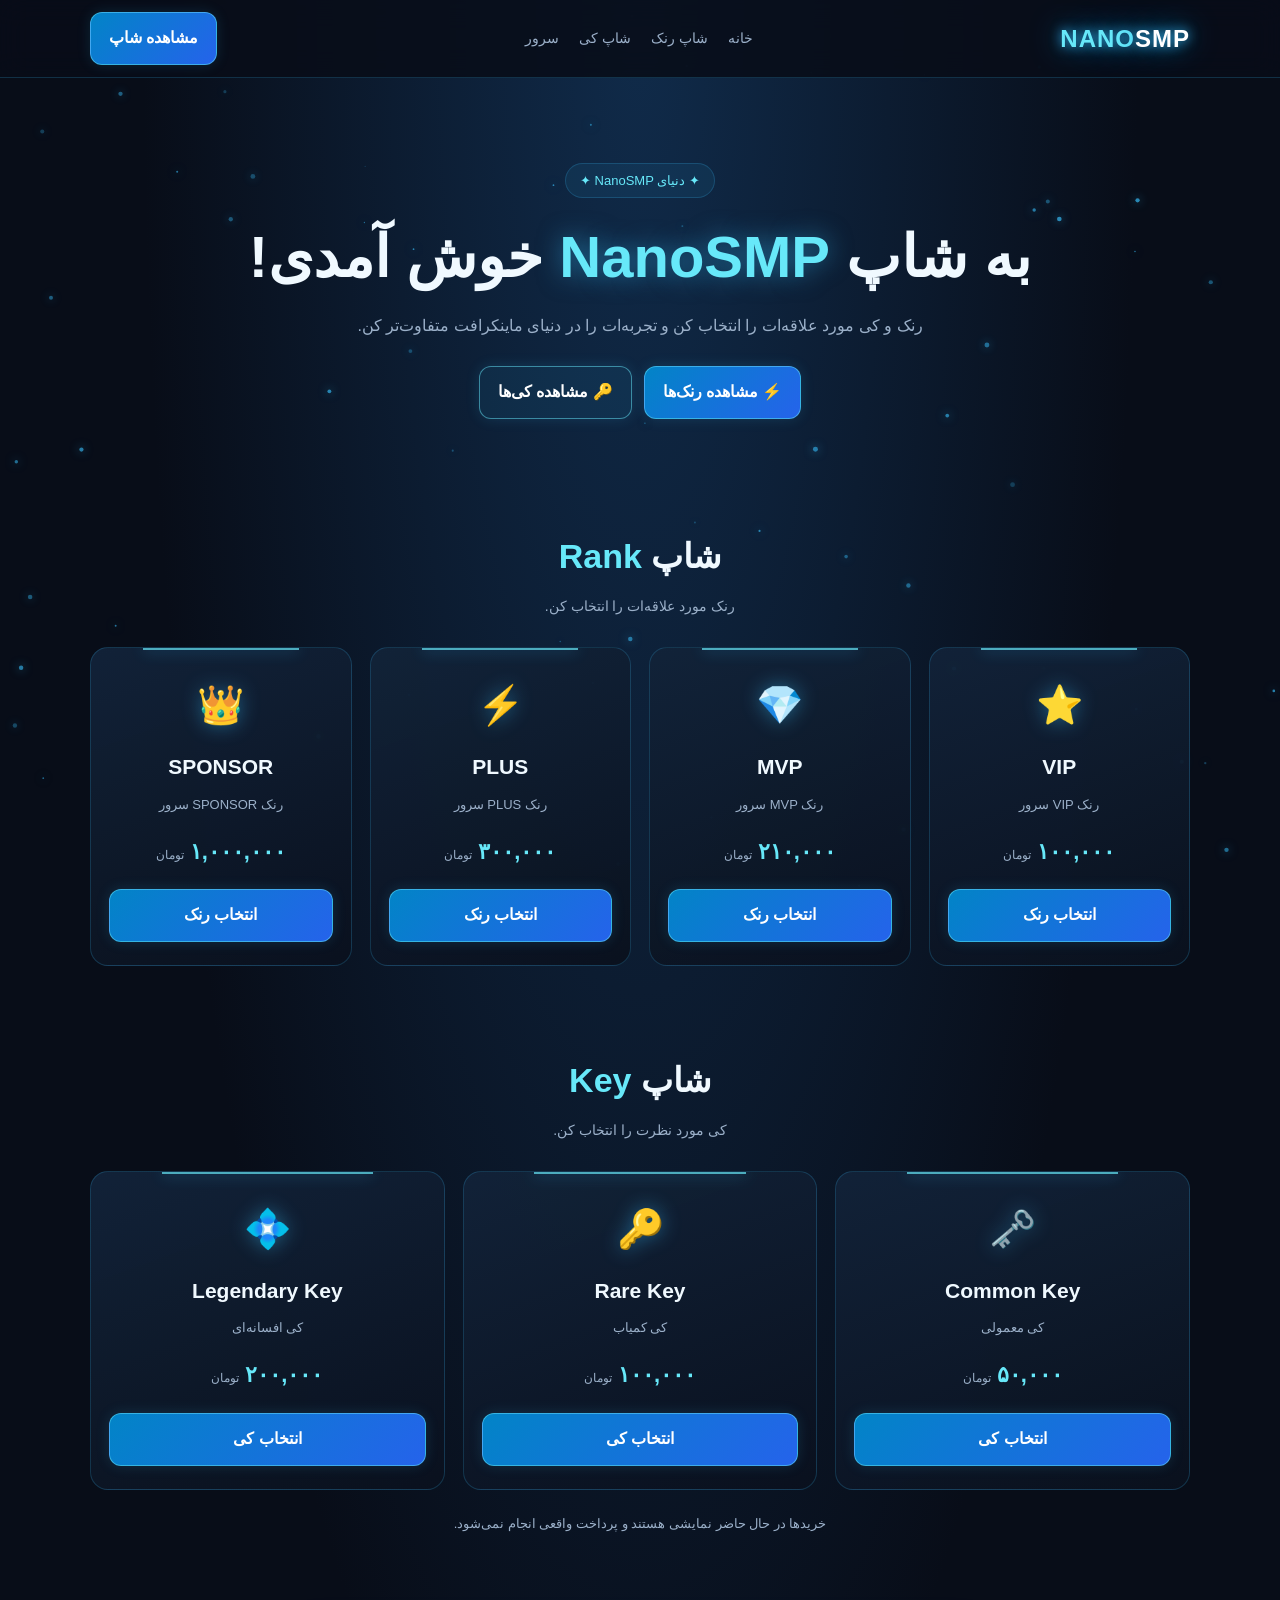
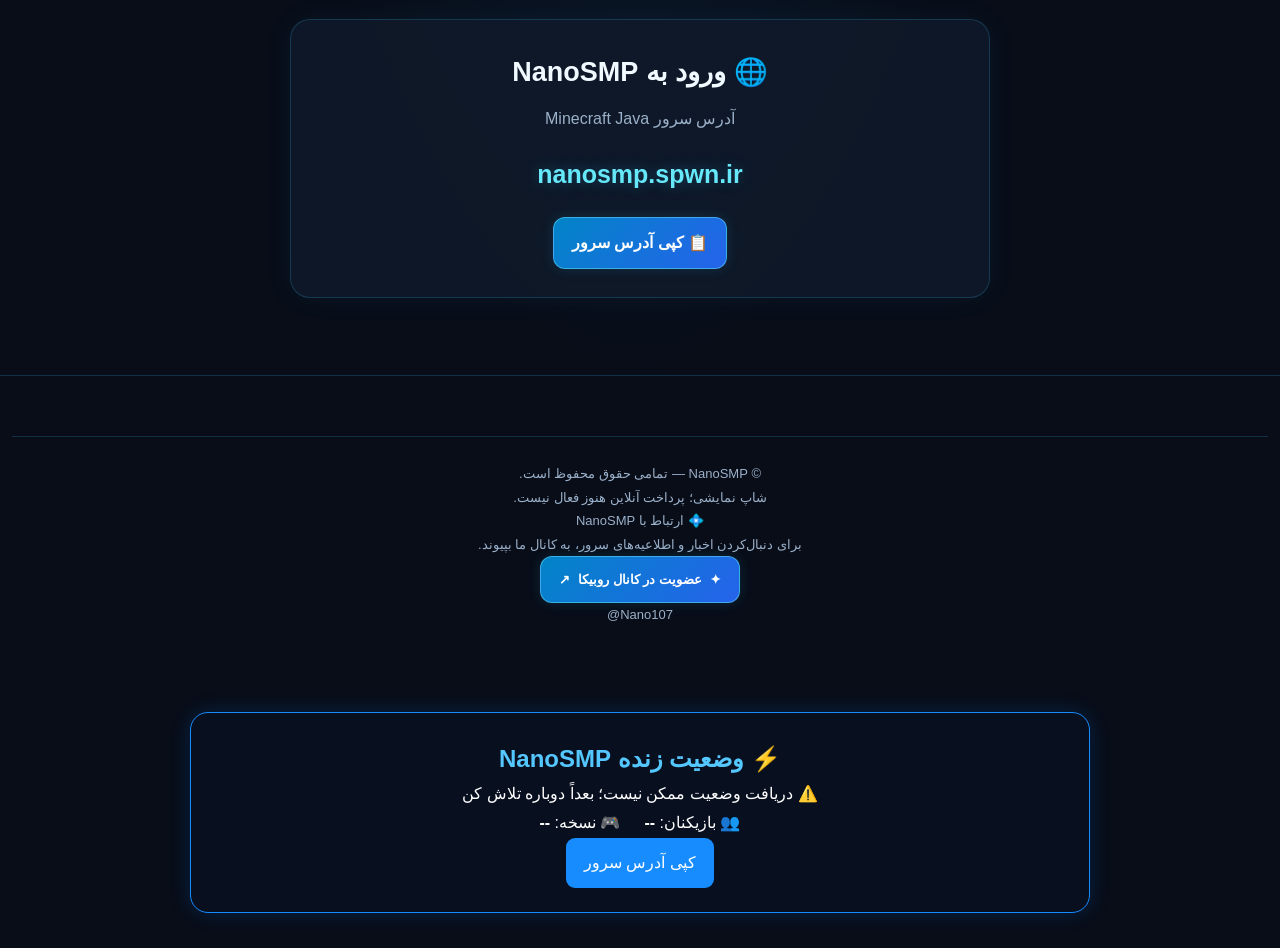
==== commit 404a6d46: "Update index.html" ====
--- a/index.html
+++ b/index.html
@@ -578,8 +578,31 @@
   </main>
 
   <footer>
-    <p>© NanoSMP — تمامی حقوق محفوظ است.</p>
-    <p>شاپ نمایشی؛ پرداخت آنلاین هنوز فعال نیست.</p>
+    
+<footer>
+  <p>© NanoSMP — تمامی حقوق محفوظ است.</p>
+  <p>شاپ نمایشی؛ پرداخت آنلاین هنوز فعال نیست.</p>
+
+  <div class="rubika-contact">
+    <p class="rubika-title">💠 ارتباط با NanoSMP</p>
+    <p>برای دنبال‌کردن اخبار و اطلاعیه‌های سرور، به کانال ما بپیوند.</p>
+
+    <a
+      class="btn rubika-btn"
+      href="https://rubika.ir/Nano107"
+      target="_blank"
+      rel="noopener noreferrer"
+      aria-label="ورود به کانال رسمی NanoSMP در روبیکا"
+    >
+      <span aria-hidden="true">✦</span>
+      عضویت در کانال روبیکا
+      <span aria-hidden="true">↗</span>
+    </a>
+
+    <p class="rubika-id" dir="ltr">@Nano107</p>
+  </div>
+</footer>
+    
   </footer>
 
   <div id="toast" role="status" aria-live="polite"></div>
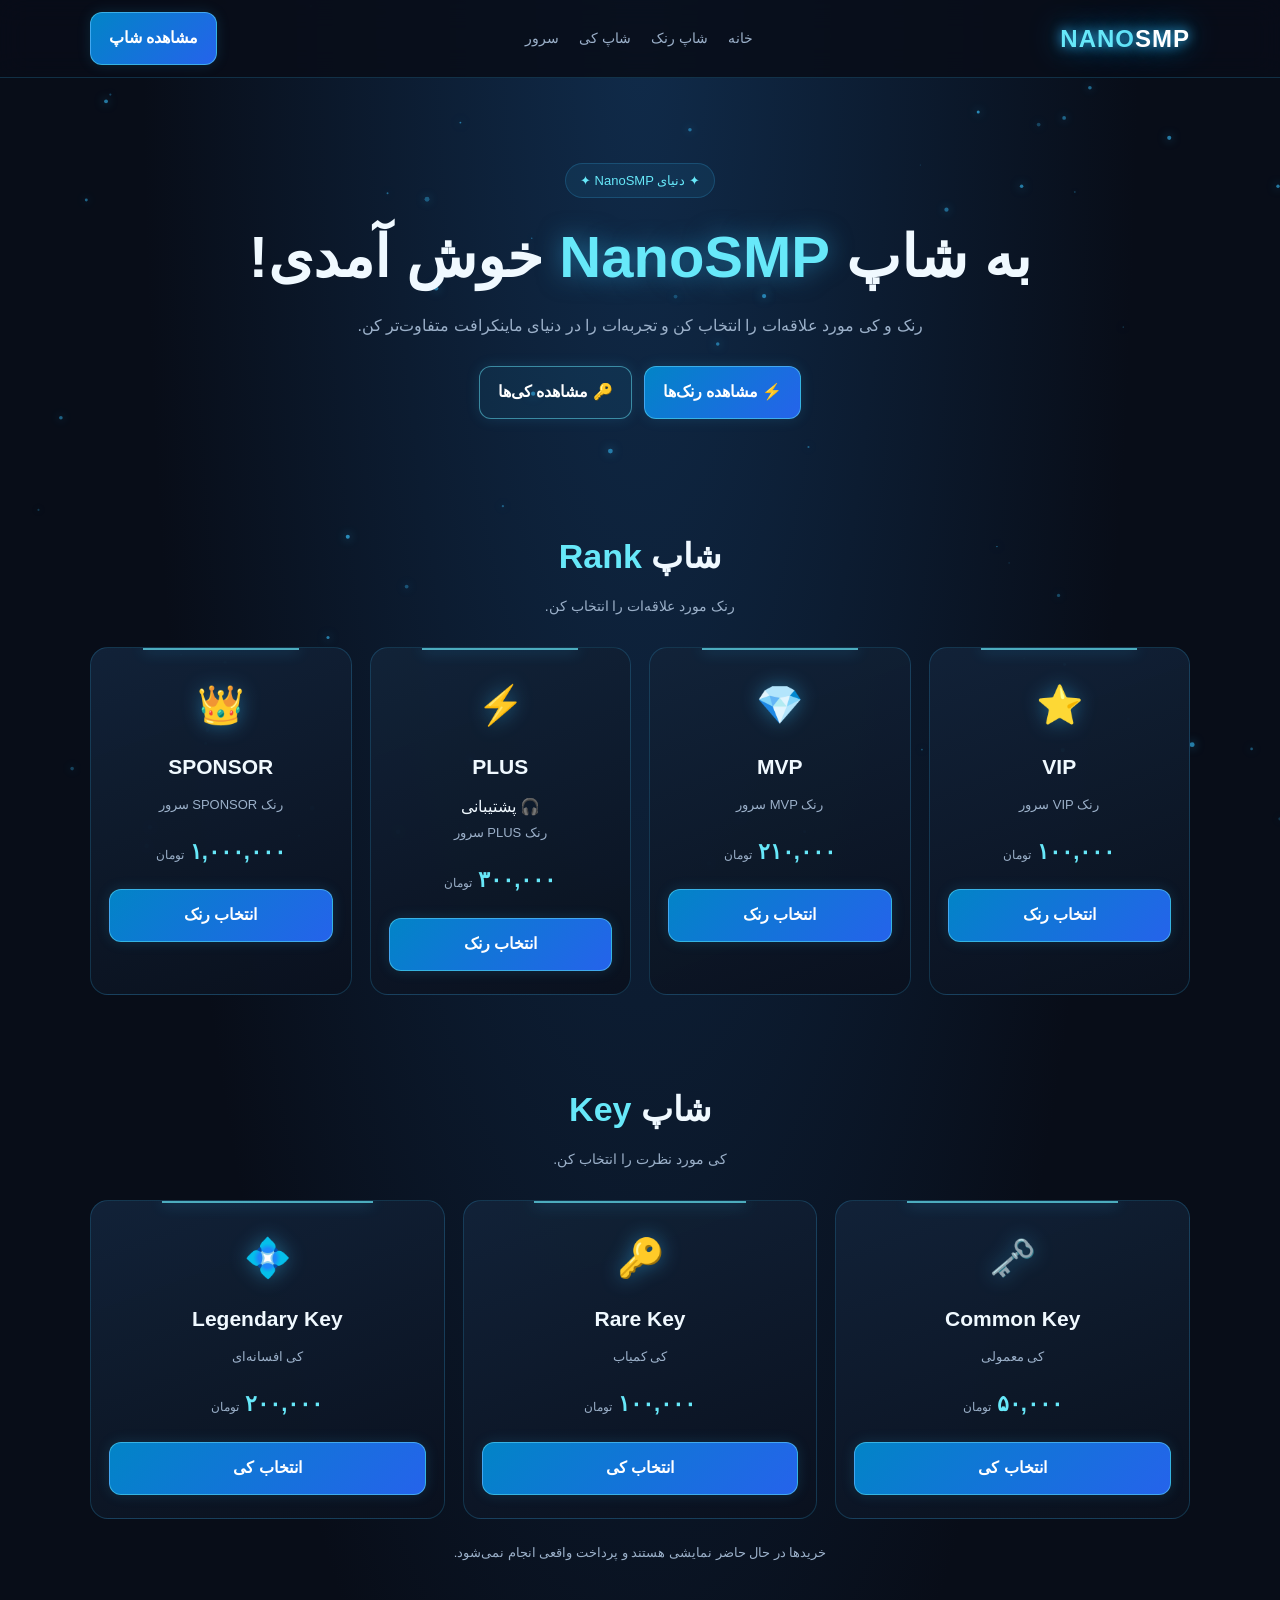
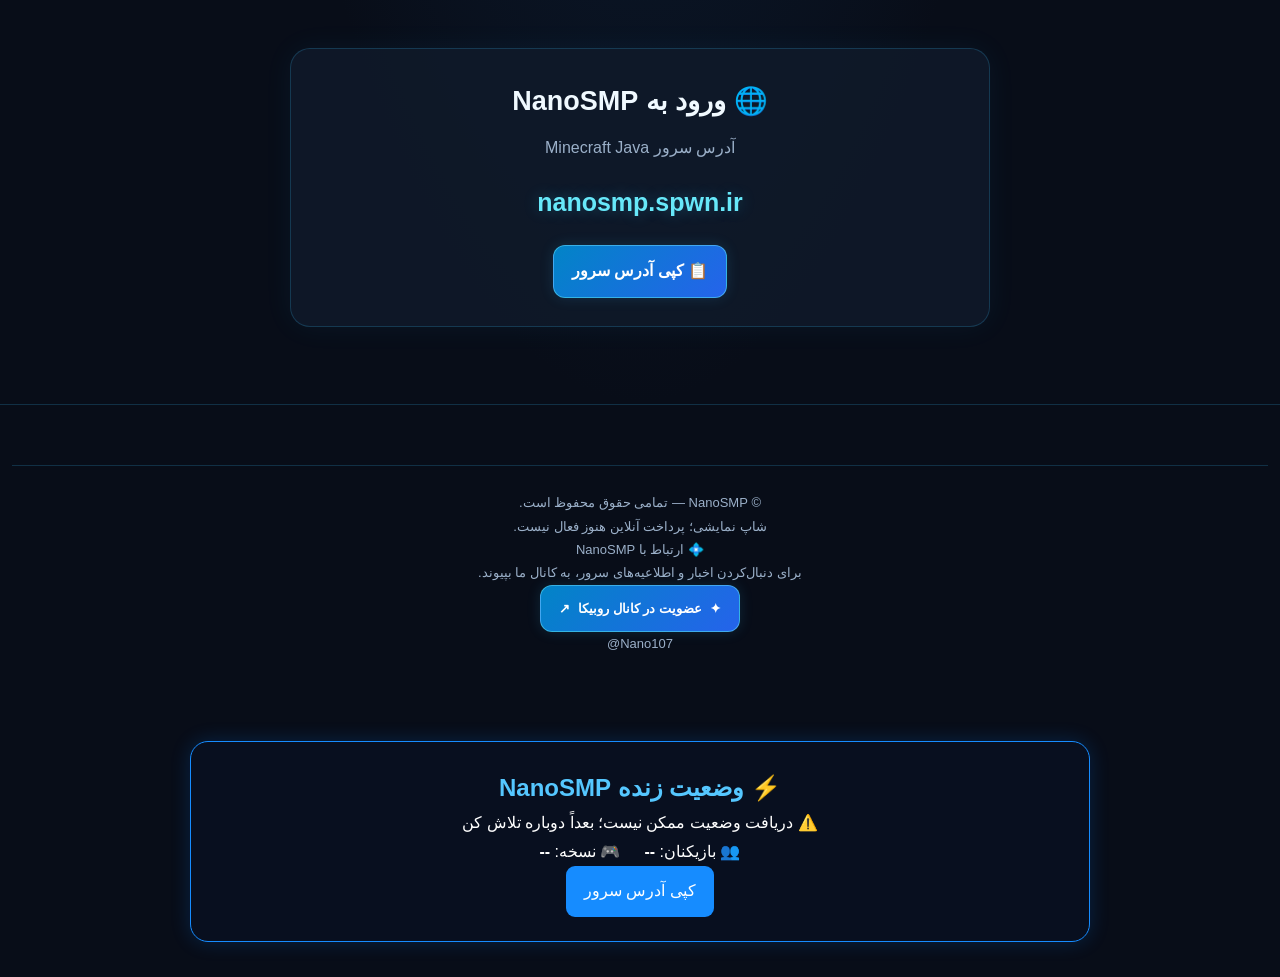
==== commit 4caa6fd9: "Update index.html" ====
--- a/index.html
+++ b/index.html
@@ -516,7 +516,22 @@
         <article class="card">
           <div class="card-icon">⚡</div>
           <h3>PLUS</h3>
-          <p>رنک PLUS سرور</p>
+         
+<!-- NanoSMP Floating Support -->
+<a
+  class="nanosmp-support-float"
+  href="https://rubika.ir/NanoSupport"
+  target="_blank"
+  rel="noopener noreferrer"
+  aria-label="پیام به پشتیبانی NanoSMP در روبیکا"
+  title="پشتیبانی NanoSMP"
+>
+  <span class="nanosmp-support-icon" aria-hidden="true">🎧</span>
+  <span class="nanosmp-support-label">پشتیبانی</span>
+</a>
+<!-- End NanoSMP Floating Support -->
+ <p>رنک PLUS سرور</p>
+          
           <div class="price">۳۰۰,۰۰۰ <small>تومان</small></div>
           <button class="btn buy-demo" data-item="PLUS">انتخاب رنک</button>
         </article>
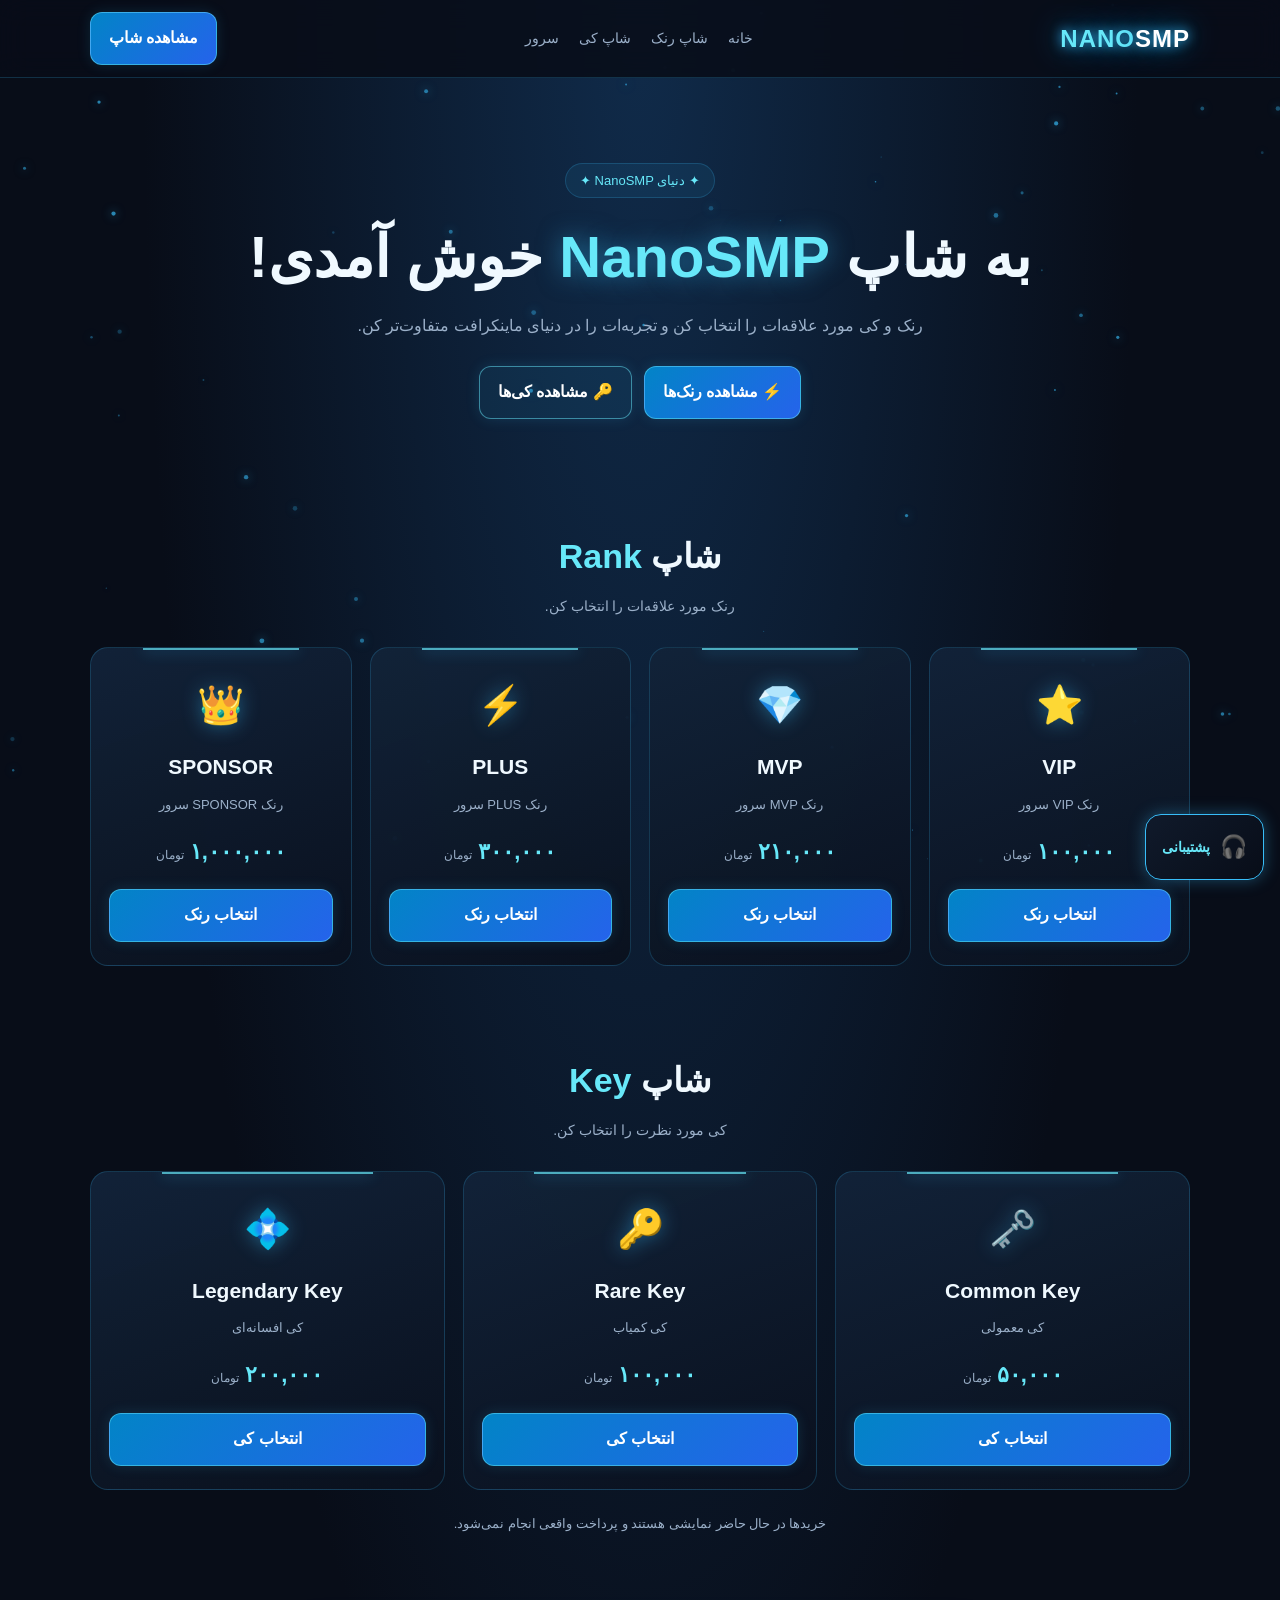
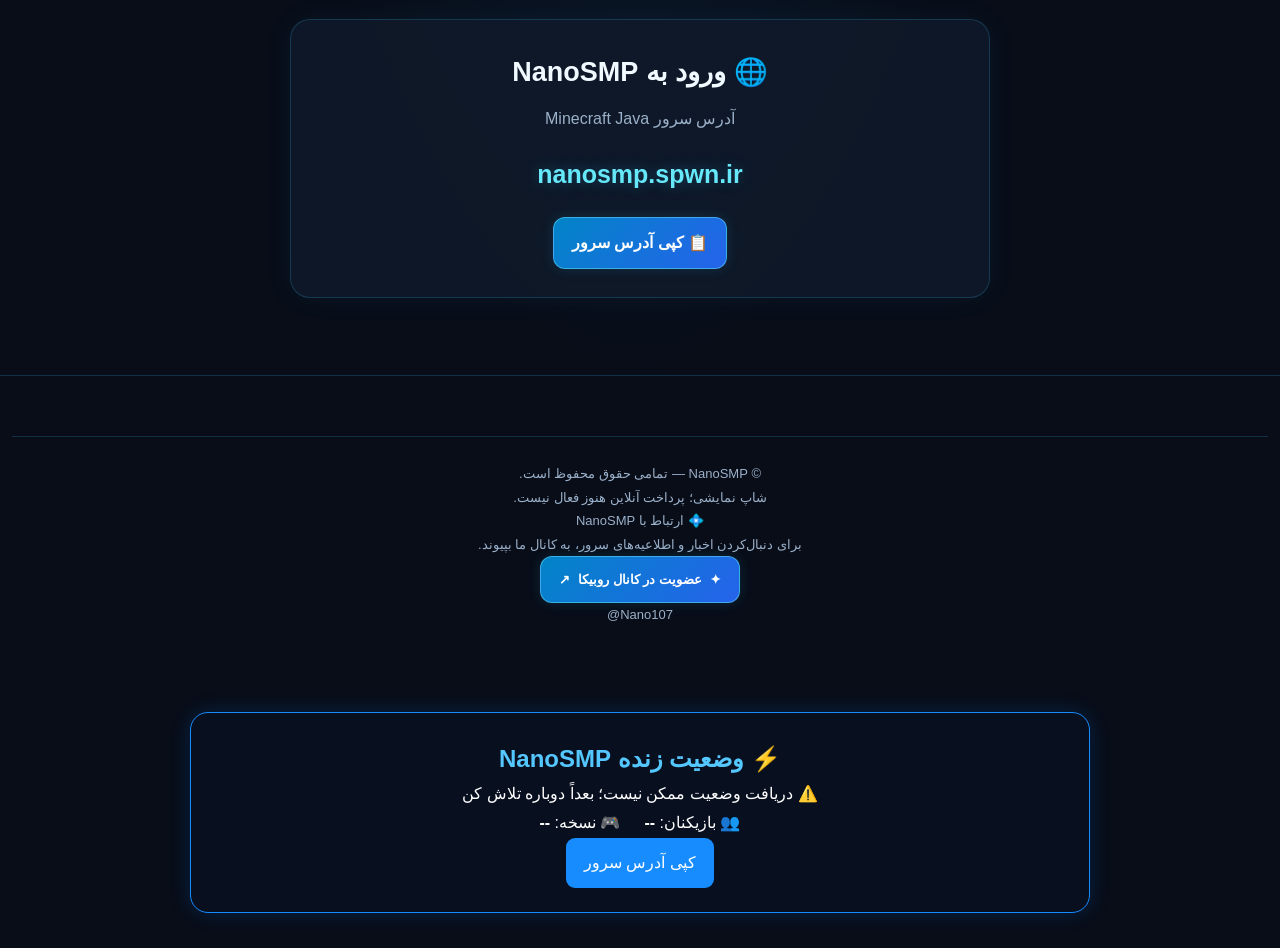
==== commit 66c307d3: "Update index.html" ====
--- a/index.html
+++ b/index.html
@@ -12,6 +12,54 @@
   
 
   <style>
+/* NanoSMP Floating Support Button */
+.nanosmp-support-float {
+  position: fixed;
+  right: 16px;
+  bottom: 20px;
+  z-index: 1000;
+  display: flex;
+  align-items: center;
+  gap: 10px;
+  padding: 12px 16px;
+  color: #f0f9ff;
+  background: linear-gradient(135deg, #101a2b, #080d18);
+  border: 1px solid #38bdf8;
+  border-radius: 16px;
+  box-shadow: 0 0 16px rgba(56, 189, 248, 0.35);
+  font-family: Tahoma, Arial, sans-serif;
+  font-weight: bold;
+  text-decoration: none;
+  transition: transform 0.2s, box-shadow 0.2s;
+}
+
+.nanosmp-support-float:hover {
+  transform: translateY(-3px);
+  box-shadow: 0 0 24px rgba(56, 189, 248, 0.55);
+}
+
+.nanosmp-support-icon {
+  font-size: 22px;
+}
+
+.nanosmp-support-label {
+  color: #67e8f9;
+  font-size: 14px;
+}
+
+.nanosmp-support-float:focus-visible {
+  outline: 2px solid #67e8f9;
+  outline-offset: 4px;
+}
+
+@media (max-width: 520px) {
+  .nanosmp-support-float {
+    right: 12px;
+    bottom: 16px;
+    padding: 11px 14px;
+  }
+}
+
 /* NanoSMP Leaderboard */
 .leaderboard-box {
   max-width: 900px;
